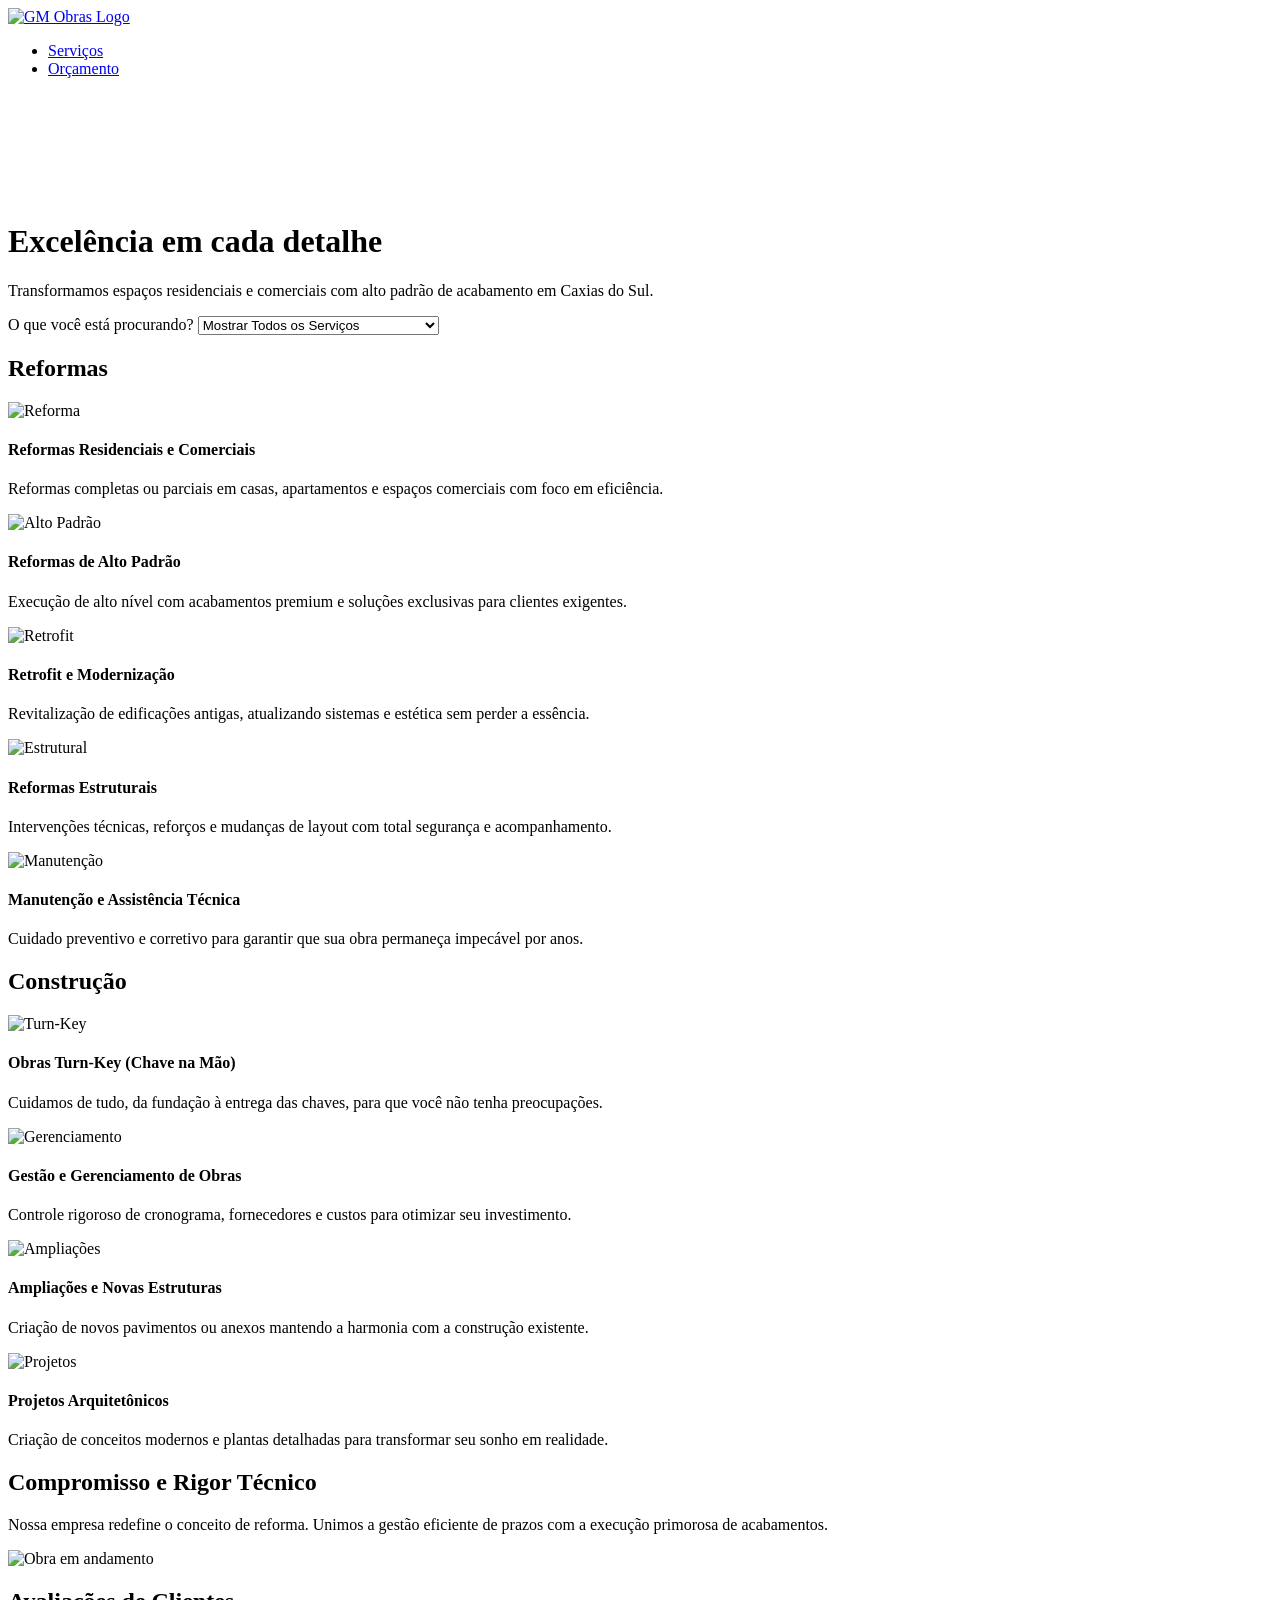
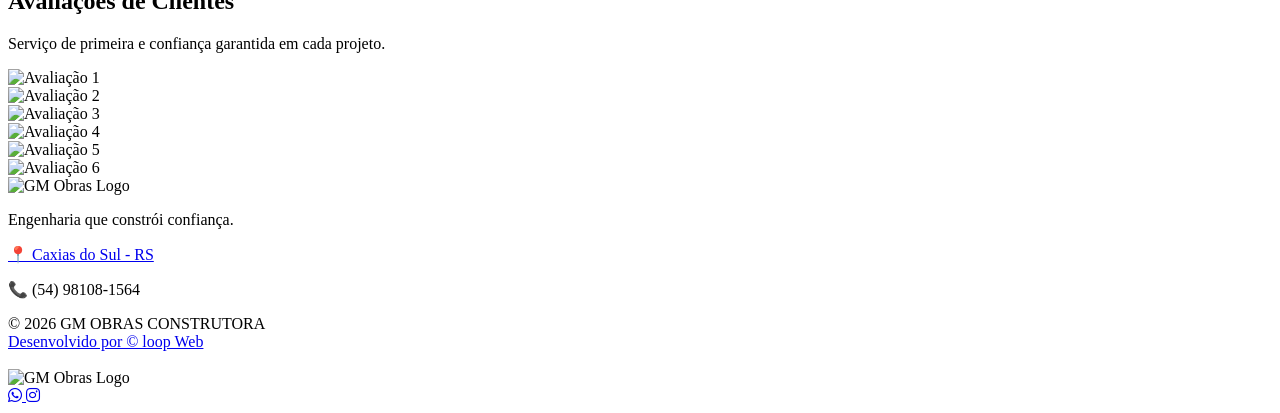
==== index.html @ d66f10d1 "Add files via upload" ====
<!DOCTYPE html>
<html lang="pt-br">
<head>
<link rel="shortcut icon" href="./imagens/watts.jpeg" type="image/x-icon">
<meta charset="UTF-8">
<meta name="viewport" content="width=device-width, initial-scale=1.0">
<title>GM OBRAS CONSTRUTORA | Engenharia & Reformas de Alto Padrão</title>
<link rel="stylesheet" href="./css/style.css">
<link href="https://fonts.googleapis.com/css2?family=Oswald:wght@500;700&family=Montserrat:wght@300;400;600;700&display=swap" rel="stylesheet">
</head>
<body>

<header class="header-wrapper">
    <div class="header-container">
        <a href="#" class="logo-wrapper">
            <img src="./imagens/WhatsApp Image 2026-03-06 at 07.58.44.jpeg" alt="GM Obras Logo">
        </a>
            <nav class="navigation">
                <ul>
                    <li><a href="#sec-reformas">Serviços</a></li>
                    <li><a href="serv.html" class="btn-cta">Orçamento</a></li>
                </ul>
            </nav>
    </div>
</header>

    <div class="promo-container">
    <div class="promo" id="lista-promo">
    <div class="item-venda">

    </div>
    <div class="item-venda">
    <img src="./imagens/obras2.jpeg" alt="">

    </div>
    <div class="item-venda">
    <img src="./imagens/obras3.jpeg" alt="">

    </div>
    <div class="item-venda">
    <img src="./imagens/obras4.jpeg" alt="">

    </div>
    <div class="item-venda">
    <img src="./imagens/foto1.jpg" alt="">

    </div>
    <div class="item-venda">
    <img src="./imagens/foto4.jpg" alt="">

    </div>
    <div class="item-venda">
    <img src="./imagens/foto1.jpg" alt="">

        </div>
    </div>
</div>

<div class="hero-text-container">
    <h1>Excelência em cada detalhe</h1>
    <p>Transformamos espaços residenciais e comerciais com alto padrão de acabamento em Caxias do Sul.</p>
</div>

<div class="filter-wrapper">
    <label for="service-filter">O que você está procurando?</label>
<select id="service-filter" onchange="filterServices(this.value)">
    <option value="todos">Mostrar Todos os Serviços</option>
    <option value="residencial">Reformas Residenciais e Comerciais</option>
    <option value="alto-padrao">Reformas de Alto Padrão</option>
    <option value="retrofit">Retrofit e Modernização</option>
    <option value="estrutural">Reformas Estruturais</option>
    <option value="manutencao">Manutenção e Assistência Técnica</option>
    <option value="construcao">Construções e Obras Novas</option>
    <option value="projetos">Projetos Arquitetônicos</option>
</select>
</div>

<section id="sec-reformas" class="section-container">
        <h2 class="title-impact">Reformas</h2>
    <div class="services-list">
    <div class="service-item filter-item residencial">
    <div class="s-img"><img src="./imagens/obras2.jpeg" alt="Reforma"></div>
    <div class="s-text">
        <h4>Reformas Residenciais e Comerciais</h4>
        <p>Reformas completas ou parciais em casas, apartamentos e espaços comerciais com foco em eficiência.</p>
    </div>
</div>

<div class="service-item reverse filter-item alto-padrao">
<div class="s-img"><img src="./imagens/foto2.jpg" alt="Alto Padrão"></div>
<div class="s-text">
    <h4>Reformas de Alto Padrão</h4>
    <p>Execução de alto nível com acabamentos premium e soluções exclusivas para clientes exigentes.</p>
    </div>
</div>

<div class="service-item filter-item retrofit">
<div class="s-img"><img src="./imagens/foto3.jpg" alt="Retrofit"></div>
<div class="s-text">
    <h4>Retrofit e Modernização</h4>
    <p>Revitalização de edificações antigas, atualizando sistemas e estética sem perder a essência.</p>
    </div>
</div>

<div class="service-item reverse filter-item estrutural">
<div class="s-img"><img src="./imagens/foto4.jpg" alt="Estrutural"></div>
<div class="s-text">
    <h4>Reformas Estruturais</h4>
    <p>Intervenções técnicas, reforços e mudanças de layout com total segurança e acompanhamento.</p>
    </div>
</div>

<div class="service-item filter-item manutencao">
<div class="s-img"><img src="./imagens/foto6.jpg" alt="Manutenção"></div>
<div class="s-text">
    <h4>Manutenção e Assistência Técnica</h4>
    <p>Cuidado preventivo e corretivo para garantir que sua obra permaneça impecável por anos.</p>
        </div>
        </div>
</div>
</section>

<section id="sec-construcao" class="section-container">
    <h2 class="title-impact">Construção</h2>
    <div class="services-list">
    <div class="service-item filter-item construcao">
    <div class="s-img"><img src="./imagens/key1.jpg" alt="Turn-Key"></div>
    <div class="s-text">
        <h4>Obras Turn-Key (Chave na Mão)</h4>
        <p>Cuidamos de tudo, da fundação à entrega das chaves, para que você não tenha preocupações.</p> 
    </div>   
</div>

    <div class="service-item reverse filter-item construcao">
    <div class="s-img"><img src="./imagens/key2.jpg" alt="Gerenciamento"></div>
    <div class="s-text">
        <h4>Gestão e Gerenciamento de Obras</h4>
        <p>Controle rigoroso de cronograma, fornecedores e custos para otimizar seu investimento.</p> 
    </div>   
    </div>

    <div class="service-item filter-item construcao">
    <div class="s-img"><img src="./imagens/key3.jpg" alt="Ampliações"></div>
    <div class="s-text">
        <h4>Ampliações e Novas Estruturas</h4>
        <p>Criação de novos pavimentos ou anexos mantendo a harmonia com a construção existente.</p> 
    </div>   
</div>

    <div class="service-item reverse filter-item projetos">
    <div class="s-img"><img src="./imagens/key4.jpg" alt="Projetos"></div>
    <div class="s-text">
        <h4>Projetos Arquitetônicos</h4>
        <p>Criação de conceitos modernos e plantas detalhadas para transformar seu sonho em realidade.</p> 
            </div>   
        </div>
    </div>
</section>  

<section id="sobre" class="section-container">
    <div class="grid-2">
    <div class="text-block">
    <h2 class="title-impact">Compromisso e Rigor Técnico</h2>
    <p>Nossa empresa redefine o conceito de reforma. Unimos a gestão eficiente de prazos com a execução primorosa de acabamentos.</p>
    </div>
    <div class="image-placeholder main-img">
    <div class="img-inner"><img src="./imagens/obras1.jpeg" alt="Obra em andamento"></div>
    </div>
    </div>
</section>

<meta charset="UTF-8">
<meta name="viewport" content="width=device-width, initial-scale=1.0">
<title>Avaliações - GM Obras</title>
<link rel="stylesheet" href="style.css">
<link href="https://fonts.googleapis.com/css2?family=Montserrat:wght@400;700;800&family=Oswald:wght@500;700&display=swap" rel="stylesheet">


<section class="reviews-section">
    <div class="hero-text-container">
        <h1>Avaliações de Clientes</h1>
        <p>Serviço de primeira e confiança garantida em cada projeto.</p>
    </div>

    <div class="reviews-grid">
    <div class="review-card">
     <img src="./imagens/avali.jpg" alt="Avaliação 1">
    </div>
    <div class="review-card">
        <img src="./imagens/avali2.jpg" alt="Avaliação 2">
    </div>
    <div class="review-card">
        <img src="./imagens/avali3.jpg" alt="Avaliação 3">
    </div>
    <div class="review-card">
        <img src="./imagens/avali4.jpg" alt="Avaliação 4">
    </div>
    <div class="review-card">
        <img src="./imagens/avali5.jpg" alt="Avaliação 5">
    </div>
    <div class="review-card">
        <img src="./imagens/avali6.jpeg" alt="Avaliação 6">
    </div>
    </div>
</section>

<footer id="contato" class="footer">
    <div class="footer-grid">
    <div class="f-brand">
    <div class="footer-logo-wrapper"><img src="./imagens/WhatsApp Image 2026-03-06 at 07.58.44.jpeg" alt="GM Obras Logo"></div>
        <p>Engenharia que constrói confiança.</p>
    </div>
    <div class="f-info">
        <a href="https://maps.app.goo.gl/FQcC3fNANXRWy7ZL6?g_st=iwb">📍 Caxias do Sul - RS</a>
        <p>📞 (54) 98108-1564</p>
    </div>
    </div>
        <div class="copy">© 2026 GM OBRAS CONSTRUTORA</div>
        <div class="copy"> <a href="https://loopweb.company/">Desenvolvido por © loop Web </a></div>
        <br>
        <div class="footer-logo-wrapper"><img src="./imagens/it.png" alt="GM Obras Logo"></div>
    </footer>

    <link rel="stylesheet" href="https://cdnjs.cloudflare.com/ajax/libs/font-awesome/6.0.0/css/all.min.css">

    <div class="fab-wrapper">
        <a href="https://wa.me/54999154578" class="fab-btn whatsapp" target="_blank" aria-label="Contato pelo WhatsApp">
        <i class="fab fa-whatsapp"></i>
    </a>
        <a href="https://www.instagram.com/gmobras_/" class="fab-btn instagram" target="_blank" aria-label="Siga no Instagram">
        <i class="fab fa-instagram"></i>
    </a>
    </div>

    <script src="./js/script.js"></script>
</body>
</html>
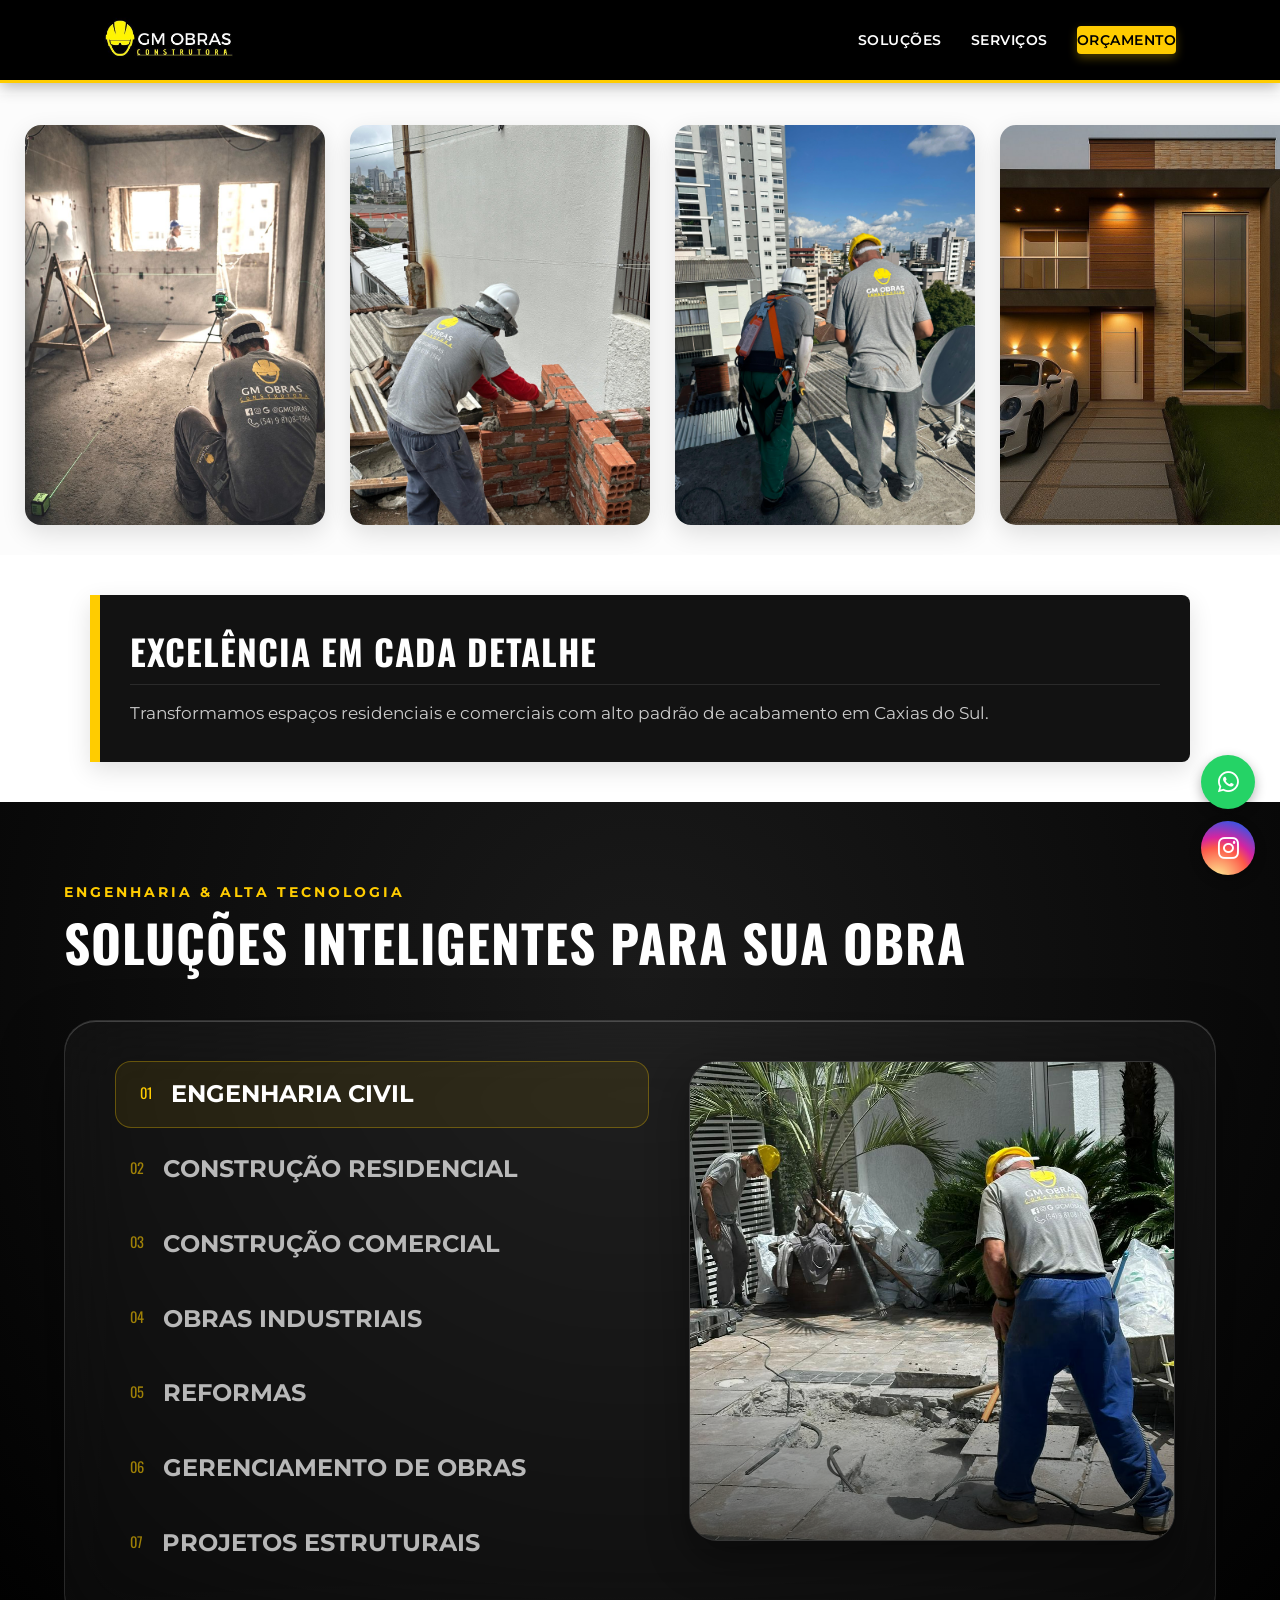
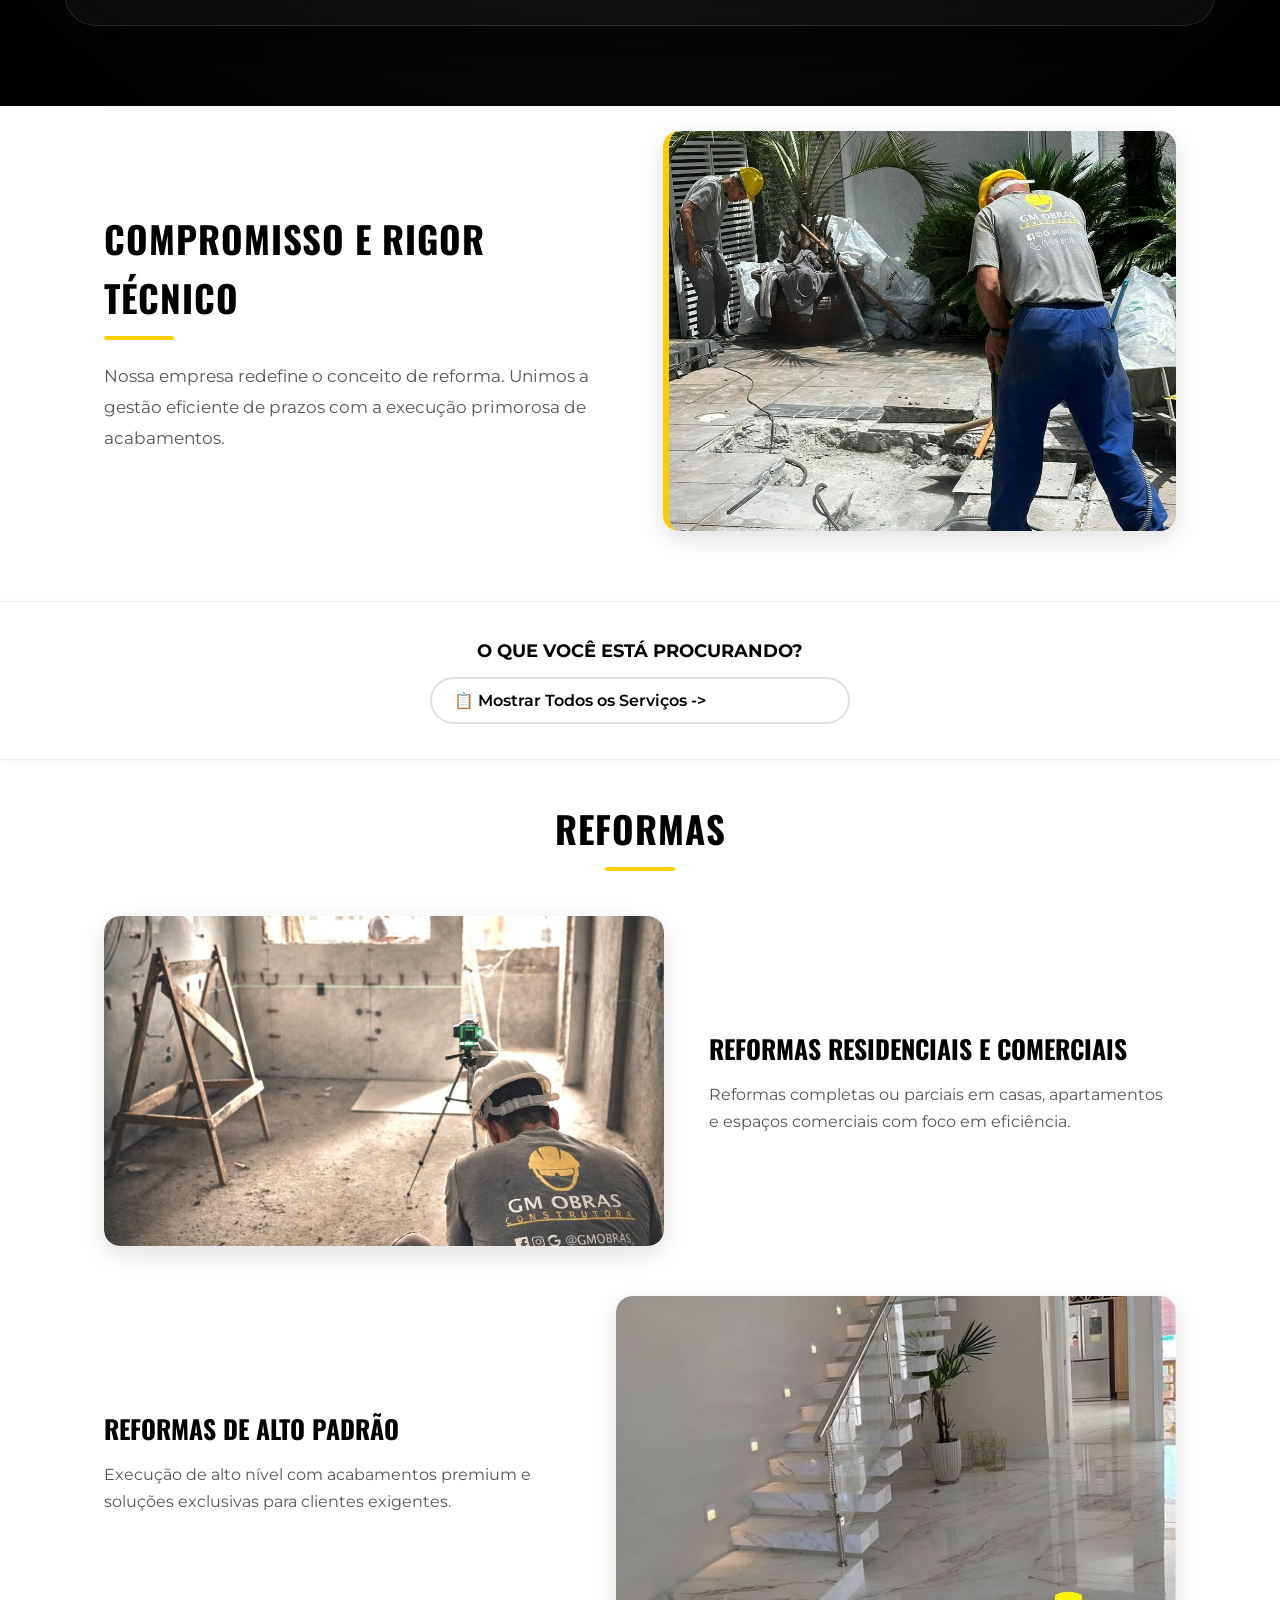
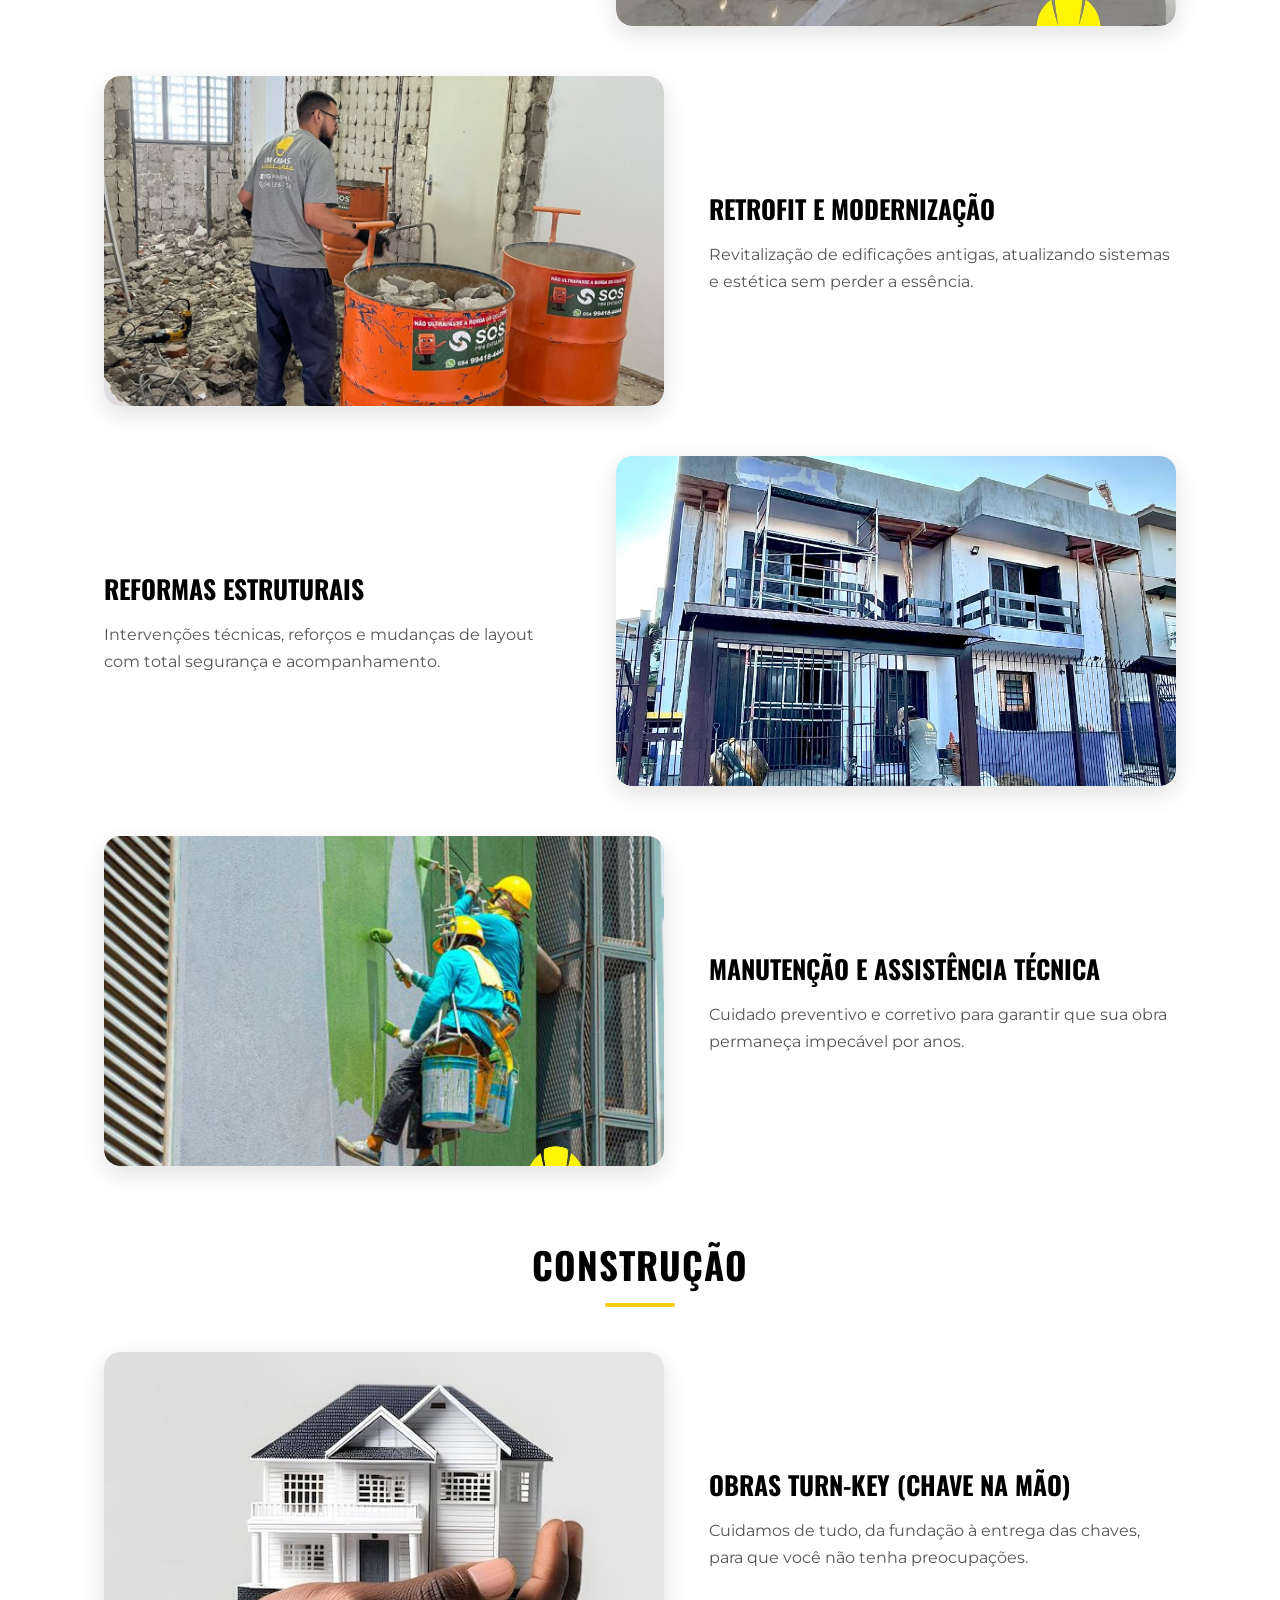
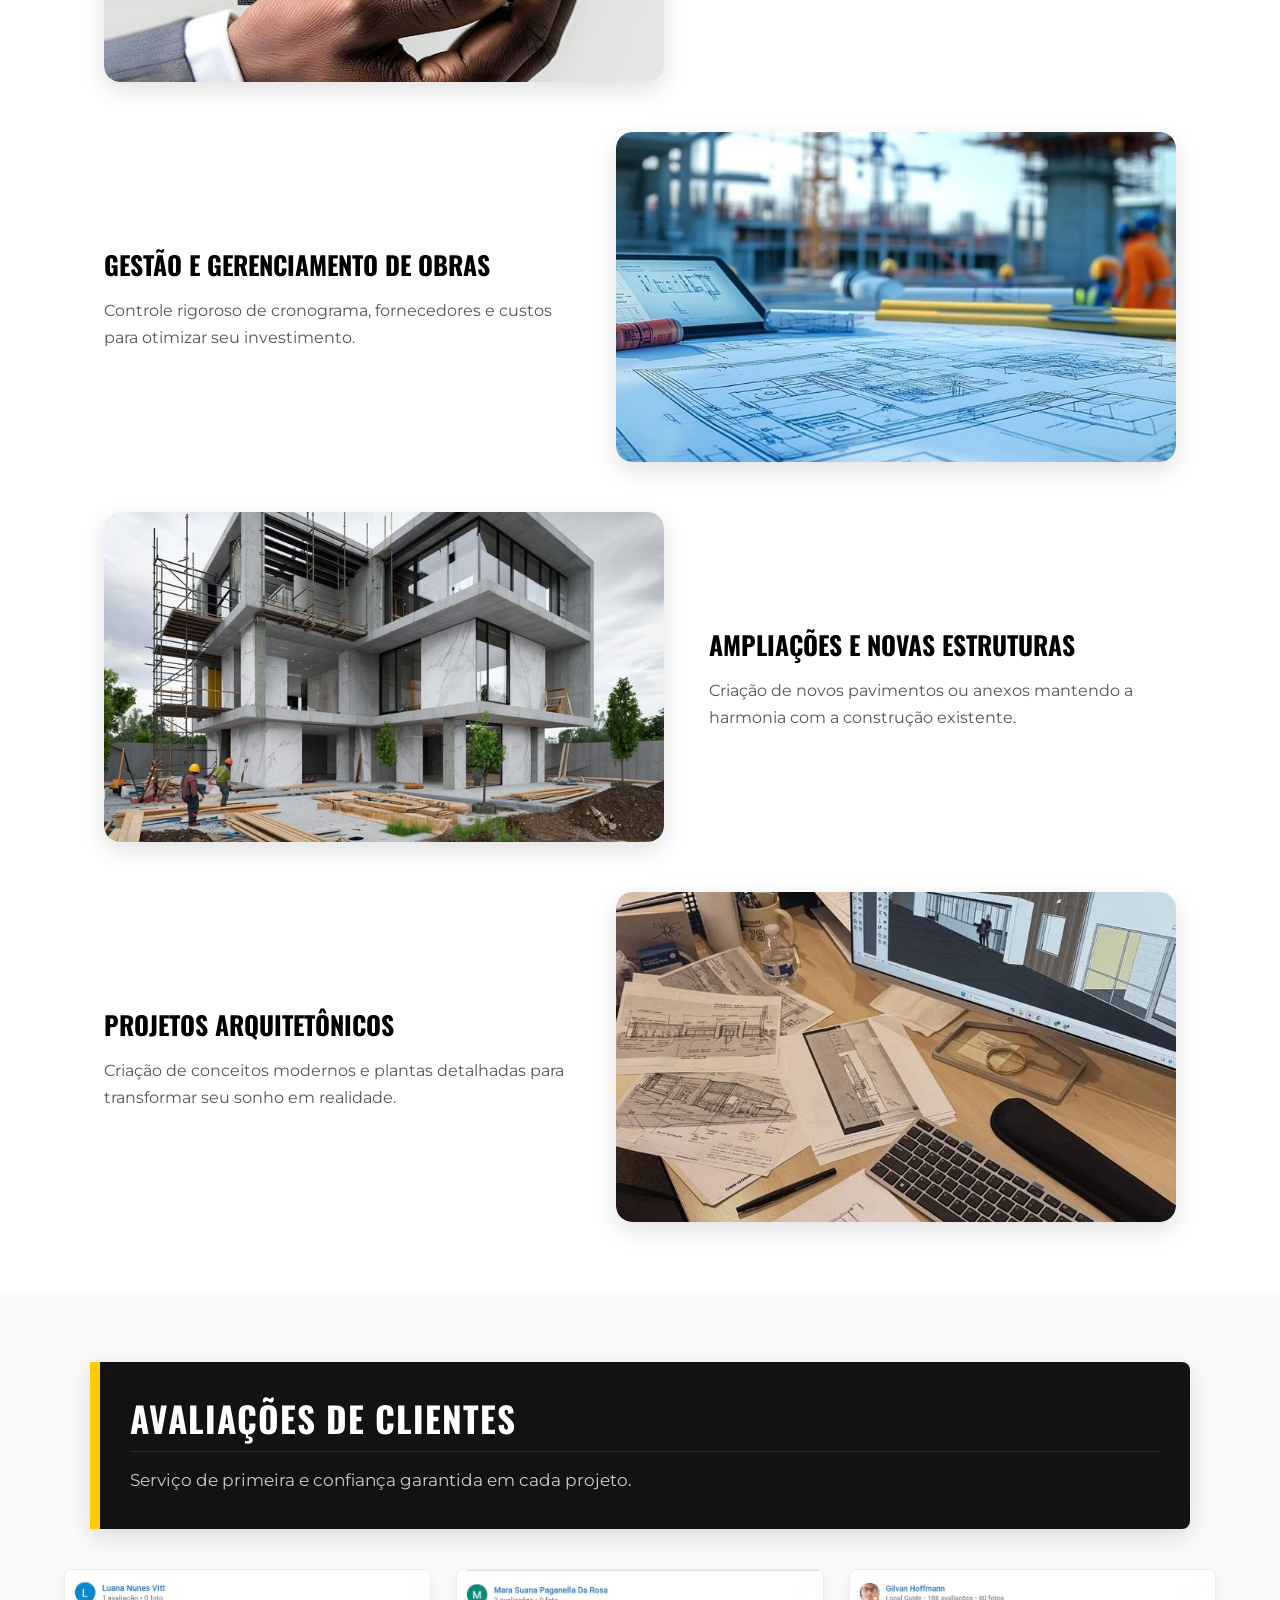
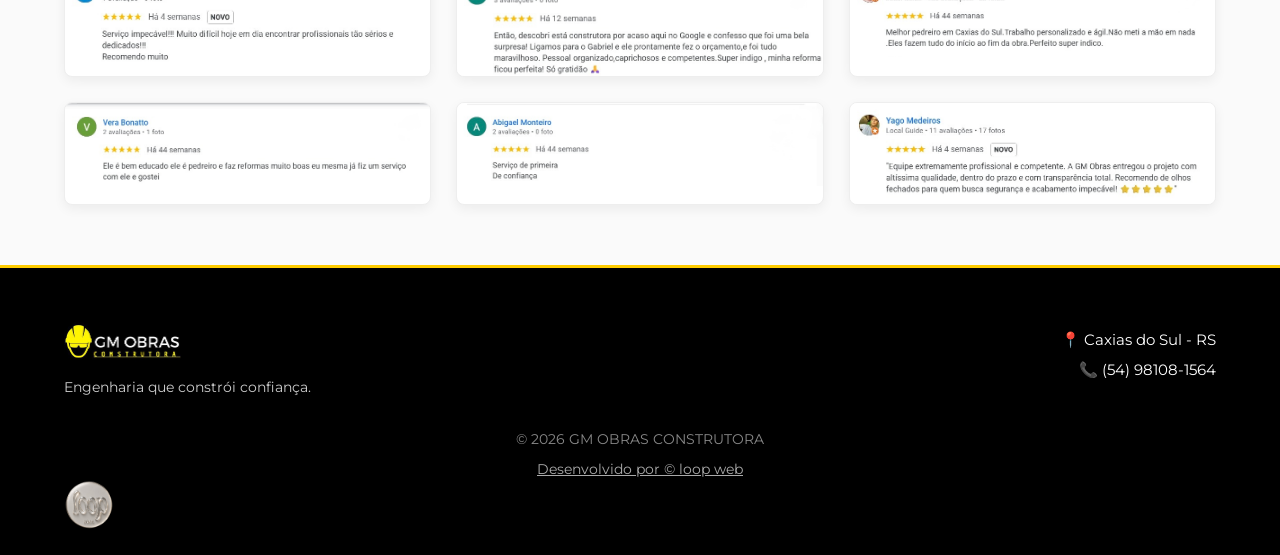
==== commit cb44e747: "bkj nnm" ====
--- a/index.html
+++ b/index.html
@@ -1,237 +1,305 @@
 <!DOCTYPE html>
 <html lang="pt-br">
 <head>
-<link rel="shortcut icon" href="./imagens/watts.jpeg" type="image/x-icon">
-<meta charset="UTF-8">
-<meta name="viewport" content="width=device-width, initial-scale=1.0">
-<title>GM OBRAS CONSTRUTORA | Engenharia & Reformas de Alto Padrão</title>
-<link rel="stylesheet" href="./css/style.css">
-<link href="https://fonts.googleapis.com/css2?family=Oswald:wght@500;700&family=Montserrat:wght@300;400;600;700&display=swap" rel="stylesheet">
+    <link rel="shortcut icon" href="./img/watts.jpeg" type="image/x-icon">
+    <meta charset="UTF-8">
+    <meta name="viewport" content="width=device-width, initial-scale=1.0">
+    <title>GM OBRAS CONSTRUTORA | Engenharia & Reformas de Alto Padrão</title>
+    <link rel="stylesheet" href="./css/style.css">
+    <link rel="stylesheet" href="./css/style2.css">
+    <link href="https://fonts.googleapis.com/css2?family=Oswald:wght@500;700&family=Montserrat:wght@300;400;600;700;800&display=swap" rel="stylesheet">
+    <link rel="stylesheet" href="https://cdnjs.cloudflare.com/ajax/libs/font-awesome/6.0.0/css/all.min.css">
 </head>
 <body>
 
-<header class="header-wrapper">
-    <div class="header-container">
-        <a href="#" class="logo-wrapper">
-            <img src="./imagens/WhatsApp Image 2026-03-06 at 07.58.44.jpeg" alt="GM Obras Logo">
-        </a>
+    <header class="header-wrapper">
+        <div class="header-container">
+            <a href="#" class="logo-wrapper">
+                <img src="./img/WhatsApp Image 2026-03-06 at 07.58.44.jpeg" alt="GM Obras Logo">
+            </a>
             <nav class="navigation">
                 <ul>
+                    <li><a href="#solucoes-premium">Soluções</a></li>
                     <li><a href="#sec-reformas">Serviços</a></li>
                     <li><a href="serv.html" class="btn-cta">Orçamento</a></li>
                 </ul>
             </nav>
+        </div>
+    </header>
+
+    <div class="promo-container">
+        <div class="promo" id="lista-promo">
+            <div class="item-venda"></div>
+            <div class="item-venda"><img src="/img/obras2.jpeg" alt="Obra 2"></div>
+            <div class="item-venda"><img src="/img/obras3.jpeg" alt="Obra 3"></div>
+            <div class="item-venda"><img src="/img/obras4.jpeg" alt="Obra 4"></div>
+            <div class="item-venda"><img src="/img/foto1.jpg" alt="Foto 1"></div>
+            <div class="item-venda"><img src="/img/foto4.jpg" alt="Foto 4"></div>
+            <div class="item-venda"><img src="/img/fotos1.jpg" alt="Fotos 1"></div>
+        </div>
     </div>
-</header>
-
-    <div class="promo-container">
-    <div class="promo" id="lista-promo">
-    <div class="item-venda">
-
+
+    <div class="hero-text-container">
+        <h1>Excelência em cada detalhe</h1>
+        <p>Transformamos espaços residenciais e comerciais com alto padrão de acabamento em Caxias do Sul.</p>
     </div>
-    <div class="item-venda">
-    <img src="./imagens/obras2.jpeg" alt="">
-
+
+    <section id="solucoes-premium" class="solutions-section" aria-label="Soluções Inteligentes para sua Obra">
+        <div class="solutions-container">
+            <div class="solutions-header">
+                <span class="tagline">Engenharia & Alta Tecnologia</span>
+                <h2>Soluções Inteligentes para sua Obra</h2>
+            </div>
+
+            <div class="glass-slider-wrapper">
+                <ul class="services-nav-list" role="tablist" aria-label="Lista de Serviços Principais">
+                    
+                    <li class="service-nav-item active" 
+                        role="tab" 
+                        tabindex="0" 
+                        aria-selected="true"
+                        aria-controls="panel-img-0"
+                        data-index="0"
+                        data-caption="Projetos e execuções técnicas com absoluto rigor e precisão em Engenharia Civil.">
+                        <span class="service-number">01</span>
+                        <span class="stagger-text-wrapper" data-text="Engenharia Civil"></span>
+                    </li>
+
+                    <li class="service-nav-item" 
+                        role="tab" 
+                        tabindex="0" 
+                        aria-selected="false"
+                        aria-controls="panel-img-1"
+                        data-index="1"
+                        data-caption="Residências exclusivas planejadas para entregar alto padrão e sofisticação.">
+                        <span class="service-number">02</span>
+                        <span class="stagger-text-wrapper" data-text="Construção Residencial"></span>
+                    </li>
+
+                    <li class="service-nav-item" 
+                        role="tab" 
+                        tabindex="0" 
+                        aria-selected="false"
+                        aria-controls="panel-img-2"
+                        data-index="2"
+                        data-caption="Ambientes empresariais modernos, otimizados para máxima funcionalidade.">
+                        <span class="service-number">03</span>
+                        <span class="stagger-text-wrapper" data-text="Construção Comercial"></span>
+                    </li>
+
+                    <li class="service-nav-item" 
+                        role="tab" 
+                        tabindex="0" 
+                        aria-selected="false"
+                        aria-controls="panel-img-3"
+                        data-index="3"
+                        data-caption="Infraestrutura industrial robusta para galpões, fábricas e depósitos.">
+                        <span class="service-number">04</span>
+                        <span class="stagger-text-wrapper" data-text="Obras Industriais"></span>
+                    </li>
+
+                    <li class="service-nav-item" 
+                        role="tab" 
+                        tabindex="0" 
+                        aria-selected="false"
+                        aria-controls="panel-img-4"
+                        data-index="4"
+                        data-caption="Reformas completas e modernização refinada para imóveis residenciais e comerciais.">
+                        <span class="service-number">05</span>
+                        <span class="stagger-text-wrapper" data-text="Reformas"></span>
+                    </li>
+
+                    <li class="service-nav-item" 
+                        role="tab" 
+                        tabindex="0" 
+                        aria-selected="false"
+                        aria-controls="panel-img-5"
+                        data-index="5"
+                        data-caption="Gestão de custos, equipes e cumprimento rigoroso de cronogramas.">
+                        <span class="service-number">06</span>
+                        <span class="stagger-text-wrapper" data-text="Gerenciamento de Obras"></span>
+                    </li>
+
+                    <li class="service-nav-item" 
+                        role="tab" 
+                        tabindex="0" 
+                        aria-selected="false"
+                        aria-controls="panel-img-6"
+                        data-index="6"
+                        data-caption="Cálculos minuciosos e segurança estrutural assegurada por especialistas.">
+                        <span class="service-number">07</span>
+                        <span class="stagger-text-wrapper" data-text="Projetos Estruturais"></span>
+                    </li>
+
+                </ul>
+
+                <div class="slider-image-wrap">
+                    <img id="panel-img-0" class="slider-img active" src="/img/obras1.jpeg" alt="Engenharia Civil - GM Obras" loading="eager">
+                    <img id="panel-img-1" class="slider-img" src="/img/obras2.jpeg" alt="Construção Residencial - GM Obras" loading="lazy">
+                    <img id="panel-img-2" class="slider-img" src="/img/obras3.jpeg" alt="Construção Comercial - GM Obras" loading="lazy">
+                    <img id="panel-img-3" class="slider-img" src="/img/obras4.jpeg" alt="Obras Industriais - GM Obras" loading="lazy">
+                    <img id="panel-img-4" class="slider-img" src="/img/foto2.jpg" alt="Reformas - GM Obras" loading="lazy">
+                    <img id="panel-img-5" class="slider-img" src="/img/key2.jpg" alt="Gerenciamento de Obras - GM Obras" loading="lazy">
+                    <img id="panel-img-6" class="slider-img" src="/img/foto4.jpg" alt="Projetos Estruturais - GM Obras" loading="lazy">
+                    
+                    <div class="image-caption" id="slider-caption">
+                        Projetos e execuções técnicas com absoluto rigor e precisão em Engenharia Civil.
+                    </div>
+                </div>
+            </div>
+        </div>
+    </section>
+<br>
+    <section id="sobre" class="section-container">
+        <div class="grid-2">
+            <div class="text-block">
+                <h2 class="title-impact">Compromisso e Rigor Técnico</h2>
+                <p>Nossa empresa redefine o conceito de reforma. Unimos a gestão eficiente de prazos com a execução primorosa de acabamentos.</p>
+            </div>
+            <div class="image-placeholder main-img">
+                <div class="img-inner"><img src="/img/obras1.jpeg" alt="Obra em andamento"></div>
+            </div>
+        </div>
+    </section>
+
+    <div class="filter-wrapper">
+        <label for="service-filter">O que você está procurando?</label>
+        <select id="service-filter" onchange="filterServices(this.value)">
+            <option value="todos">📋 Mostrar Todos os Serviços -></option>
+            <option value="residencial">🏠 Reformas Residenciais e Comerciais -></option>
+            <option value="alto-padrao">✨ Reformas de Alto Padrão -></option>
+            <option value="retrofit">🔄 Retrofit e Modernização -></option>
+            <option value="estrutural">🏗️ Reformas Estruturais -></option>
+            <option value="manutencao">🛠️ Manutenção e Assistência Técnica -></option>
+            <option value="construcao">🚧 Construções e Obras Novas -></option>
+            <option value="projetos">✏️ Projetos Arquitetônicos -></option>
+        </select>
     </div>
-    <div class="item-venda">
-    <img src="./imagens/obras3.jpeg" alt="">
-
-    </div>
-    <div class="item-venda">
-    <img src="./imagens/obras4.jpeg" alt="">
-
-    </div>
-    <div class="item-venda">
-    <img src="./imagens/foto1.jpg" alt="">
-
-    </div>
-    <div class="item-venda">
-    <img src="./imagens/foto4.jpg" alt="">
-
-    </div>
-    <div class="item-venda">
-    <img src="./imagens/foto1.jpg" alt="">
-
-        </div>
-    </div>
-</div>
-
-<div class="hero-text-container">
-    <h1>Excelência em cada detalhe</h1>
-    <p>Transformamos espaços residenciais e comerciais com alto padrão de acabamento em Caxias do Sul.</p>
-</div>
-
-<div class="filter-wrapper">
-    <label for="service-filter">O que você está procurando?</label>
-<select id="service-filter" onchange="filterServices(this.value)">
-    <option value="todos">Mostrar Todos os Serviços</option>
-    <option value="residencial">Reformas Residenciais e Comerciais</option>
-    <option value="alto-padrao">Reformas de Alto Padrão</option>
-    <option value="retrofit">Retrofit e Modernização</option>
-    <option value="estrutural">Reformas Estruturais</option>
-    <option value="manutencao">Manutenção e Assistência Técnica</option>
-    <option value="construcao">Construções e Obras Novas</option>
-    <option value="projetos">Projetos Arquitetônicos</option>
-</select>
-</div>
-
-<section id="sec-reformas" class="section-container">
+
+    <section id="sec-reformas" class="section-container">
         <h2 class="title-impact">Reformas</h2>
-    <div class="services-list">
-    <div class="service-item filter-item residencial">
-    <div class="s-img"><img src="./imagens/obras2.jpeg" alt="Reforma"></div>
-    <div class="s-text">
-        <h4>Reformas Residenciais e Comerciais</h4>
-        <p>Reformas completas ou parciais em casas, apartamentos e espaços comerciais com foco em eficiência.</p>
-    </div>
-</div>
-
-<div class="service-item reverse filter-item alto-padrao">
-<div class="s-img"><img src="./imagens/foto2.jpg" alt="Alto Padrão"></div>
-<div class="s-text">
-    <h4>Reformas de Alto Padrão</h4>
-    <p>Execução de alto nível com acabamentos premium e soluções exclusivas para clientes exigentes.</p>
-    </div>
-</div>
-
-<div class="service-item filter-item retrofit">
-<div class="s-img"><img src="./imagens/foto3.jpg" alt="Retrofit"></div>
-<div class="s-text">
-    <h4>Retrofit e Modernização</h4>
-    <p>Revitalização de edificações antigas, atualizando sistemas e estética sem perder a essência.</p>
-    </div>
-</div>
-
-<div class="service-item reverse filter-item estrutural">
-<div class="s-img"><img src="./imagens/foto4.jpg" alt="Estrutural"></div>
-<div class="s-text">
-    <h4>Reformas Estruturais</h4>
-    <p>Intervenções técnicas, reforços e mudanças de layout com total segurança e acompanhamento.</p>
-    </div>
-</div>
-
-<div class="service-item filter-item manutencao">
-<div class="s-img"><img src="./imagens/foto6.jpg" alt="Manutenção"></div>
-<div class="s-text">
-    <h4>Manutenção e Assistência Técnica</h4>
-    <p>Cuidado preventivo e corretivo para garantir que sua obra permaneça impecável por anos.</p>
-        </div>
-        </div>
-</div>
-</section>
-
-<section id="sec-construcao" class="section-container">
-    <h2 class="title-impact">Construção</h2>
-    <div class="services-list">
-    <div class="service-item filter-item construcao">
-    <div class="s-img"><img src="./imagens/key1.jpg" alt="Turn-Key"></div>
-    <div class="s-text">
-        <h4>Obras Turn-Key (Chave na Mão)</h4>
-        <p>Cuidamos de tudo, da fundação à entrega das chaves, para que você não tenha preocupações.</p> 
-    </div>   
-</div>
-
-    <div class="service-item reverse filter-item construcao">
-    <div class="s-img"><img src="./imagens/key2.jpg" alt="Gerenciamento"></div>
-    <div class="s-text">
-        <h4>Gestão e Gerenciamento de Obras</h4>
-        <p>Controle rigoroso de cronograma, fornecedores e custos para otimizar seu investimento.</p> 
-    </div>   
-    </div>
-
-    <div class="service-item filter-item construcao">
-    <div class="s-img"><img src="./imagens/key3.jpg" alt="Ampliações"></div>
-    <div class="s-text">
-        <h4>Ampliações e Novas Estruturas</h4>
-        <p>Criação de novos pavimentos ou anexos mantendo a harmonia com a construção existente.</p> 
-    </div>   
-</div>
-
-    <div class="service-item reverse filter-item projetos">
-    <div class="s-img"><img src="./imagens/key4.jpg" alt="Projetos"></div>
-    <div class="s-text">
-        <h4>Projetos Arquitetônicos</h4>
-        <p>Criação de conceitos modernos e plantas detalhadas para transformar seu sonho em realidade.</p> 
-            </div>   
-        </div>
-    </div>
-</section>  
-
-<section id="sobre" class="section-container">
-    <div class="grid-2">
-    <div class="text-block">
-    <h2 class="title-impact">Compromisso e Rigor Técnico</h2>
-    <p>Nossa empresa redefine o conceito de reforma. Unimos a gestão eficiente de prazos com a execução primorosa de acabamentos.</p>
-    </div>
-    <div class="image-placeholder main-img">
-    <div class="img-inner"><img src="./imagens/obras1.jpeg" alt="Obra em andamento"></div>
-    </div>
-    </div>
-</section>
-
-<meta charset="UTF-8">
-<meta name="viewport" content="width=device-width, initial-scale=1.0">
-<title>Avaliações - GM Obras</title>
-<link rel="stylesheet" href="style.css">
-<link href="https://fonts.googleapis.com/css2?family=Montserrat:wght@400;700;800&family=Oswald:wght@500;700&display=swap" rel="stylesheet">
-
-
-<section class="reviews-section">
-    <div class="hero-text-container">
-        <h1>Avaliações de Clientes</h1>
-        <p>Serviço de primeira e confiança garantida em cada projeto.</p>
-    </div>
-
-    <div class="reviews-grid">
-    <div class="review-card">
-     <img src="./imagens/avali.jpg" alt="Avaliação 1">
-    </div>
-    <div class="review-card">
-        <img src="./imagens/avali2.jpg" alt="Avaliação 2">
-    </div>
-    <div class="review-card">
-        <img src="./imagens/avali3.jpg" alt="Avaliação 3">
-    </div>
-    <div class="review-card">
-        <img src="./imagens/avali4.jpg" alt="Avaliação 4">
-    </div>
-    <div class="review-card">
-        <img src="./imagens/avali5.jpg" alt="Avaliação 5">
-    </div>
-    <div class="review-card">
-        <img src="./imagens/avali6.jpeg" alt="Avaliação 6">
-    </div>
-    </div>
-</section>
-
-<footer id="contato" class="footer">
-    <div class="footer-grid">
-    <div class="f-brand">
-    <div class="footer-logo-wrapper"><img src="./imagens/WhatsApp Image 2026-03-06 at 07.58.44.jpeg" alt="GM Obras Logo"></div>
-        <p>Engenharia que constrói confiança.</p>
-    </div>
-    <div class="f-info">
-        <a href="https://maps.app.goo.gl/FQcC3fNANXRWy7ZL6?g_st=iwb">📍 Caxias do Sul - RS</a>
-        <p>📞 (54) 98108-1564</p>
-    </div>
-    </div>
+        <div class="services-list">
+            <div class="service-item filter-item residencial">
+                <div class="s-img"><img src="/img/obras2.jpeg" alt="Reforma"></div>
+                <div class="s-text">
+                    <h4>Reformas Residenciais e Comerciais</h4>
+                    <p>Reformas completas ou parciais em casas, apartamentos e espaços comerciais com foco em eficiência.</p>
+                </div>
+            </div>
+
+            <div class="service-item reverse filter-item alto-padrao">
+                <div class="s-img"><img src="/img/foto2.jpg" alt="Alto Padrão"></div>
+                <div class="s-text">
+                    <h4>Reformas de Alto Padrão</h4>
+                    <p>Execução de alto nível com acabamentos premium e soluções exclusivas para clientes exigentes.</p>
+                </div>
+            </div>
+
+            <div class="service-item filter-item retrofit">
+                <div class="s-img"><img src="/img/foto3.jpg" alt="Retrofit"></div>
+                <div class="s-text">
+                    <h4>Retrofit e Modernização</h4>
+                    <p>Revitalização de edificações antigas, atualizando sistemas e estética sem perder a essência.</p>
+                </div>
+            </div>
+
+            <div class="service-item reverse filter-item estrutural">
+                <div class="s-img"><img src="/img/foto4.jpg" alt="Estrutural"></div>
+                <div class="s-text">
+                    <h4>Reformas Estruturais</h4>
+                    <p>Intervenções técnicas, reforços e mudanças de layout com total segurança e acompanhamento.</p>
+                </div>
+            </div>
+
+            <div class="service-item filter-item manutencao">
+                <div class="s-img"><img src="/img/foto6.jpg" alt="Manutenção"></div>
+                <div class="s-text">
+                    <h4>Manutenção e Assistência Técnica</h4>
+                    <p>Cuidado preventivo e corretivo para garantir que sua obra permaneça impecável por anos.</p>
+                </div>
+            </div>
+        </div>
+    </section>
+
+    <section id="sec-construcao" class="section-container">
+        <h2 class="title-impact">Construção</h2>
+        <div class="services-list">
+            <div class="service-item filter-item construcao">
+                <div class="s-img"><img src="/img/key1.jpg" alt="Turn-Key"></div>
+                <div class="s-text">
+                    <h4>Obras Turn-Key (Chave na Mão)</h4>
+                    <p>Cuidamos de tudo, da fundação à entrega das chaves, para que você não tenha preocupações.</p> 
+                </div>   
+            </div>
+
+            <div class="service-item reverse filter-item construcao">
+                <div class="s-img"><img src="/img/key2.jpg" alt="Gerenciamento"></div>
+                <div class="s-text">
+                    <h4>Gestão e Gerenciamento de Obras</h4>
+                    <p>Controle rigoroso de cronograma, fornecedores e custos para otimizar seu investimento.</p> 
+                </div>   
+            </div>
+
+            <div class="service-item filter-item construcao">
+                <div class="s-img"><img src="/img/key3.jpg" alt="Ampliações"></div>
+                <div class="s-text">
+                    <h4>Ampliações e Novas Estruturas</h4>
+                    <p>Criação de novos pavimentos ou anexos mantendo a harmonia com a construção existente.</p> 
+                </div>   
+            </div>
+
+            <div class="service-item reverse filter-item projetos">
+                <div class="s-img"><img src="/img/key4.jpg" alt="Projetos"></div>
+                <div class="s-text">
+                    <h4>Projetos Arquitetônicos</h4>
+                    <p>Criação de conceitos modernos e plantas detalhadas para transformar seu sonho em realidade.</p> 
+                </div>   
+            </div>
+        </div>
+    </section>
+
+    <section class="reviews-section">
+        <div class="hero-text-container">
+            <h1>Avaliações de Clientes</h1>
+            <p>Serviço de primeira e confiança garantida em cada projeto.</p>
+        </div>
+
+        <div class="reviews-grid">
+            <div class="review-card"><img src="/img/avali.jpg" alt="Avaliação 1"></div>
+            <div class="review-card"><img src="/img/avali2.jpg" alt="Avaliação 2"></div>
+            <div class="review-card"><img src="/img/avali3.jpg" alt="Avaliação 3"></div>
+            <div class="review-card"><img src="/img/avali4.jpg" alt="Avaliação 4"></div>
+            <div class="review-card"><img src="/img/avali5.jpg" alt="Avaliação 5"></div>
+            <div class="review-card"><img src="/img/avali6.jpeg" alt="Avaliação 6"></div>
+        </div>
+    </section>
+
+    <footer id="contato" class="footer">
+        <div class="footer-grid">
+            <div class="f-brand">
+                <div class="footer-logo-wrapper"><img src="/img/WhatsApp Image 2026-03-06 at 07.58.44.jpeg" alt="GM Obras Logo"></div>
+                <p>Engenharia que constrói confiança.</p>
+            </div>
+            <div class="f-info">
+                <a href="https://maps.app.goo.gl/FQcC3fNANXRWy7ZL6?g_st=iwb">📍 Caxias do Sul - RS</a>
+                <p>📞 (54) 98108-1564</p>
+            </div>
+        </div>
         <div class="copy">© 2026 GM OBRAS CONSTRUTORA</div>
-        <div class="copy"> <a href="https://loopweb.company/">Desenvolvido por © loop Web </a></div>
-        <br>
-        <div class="footer-logo-wrapper"><img src="./imagens/it.png" alt="GM Obras Logo"></div>
+        <div class="copy"><a href="https://loopweb.company/">Desenvolvido por © loop web</a></div>
+        <div class="footer-logo-wrapper"><img src="/img/it.png" alt="GM Obras Logo"></div>
     </footer>
-
-    <link rel="stylesheet" href="https://cdnjs.cloudflare.com/ajax/libs/font-awesome/6.0.0/css/all.min.css">
 
     <div class="fab-wrapper">
         <a href="https://wa.me/54999154578" class="fab-btn whatsapp" target="_blank" aria-label="Contato pelo WhatsApp">
-        <i class="fab fa-whatsapp"></i>
-    </a>
+            <i class="fab fa-whatsapp"></i>
+        </a>
         <a href="https://www.instagram.com/gmobras_/" class="fab-btn instagram" target="_blank" aria-label="Siga no Instagram">
-        <i class="fab fa-instagram"></i>
-    </a>
+            <i class="fab fa-instagram"></i>
+        </a>
     </div>
 
-    <script src="./js/script.js"></script>
+<script src="./js/save.js"></script>
+<script src="./js/main.js"></script>
 </body>
 </html>
--- a/css/style.css
+++ b/css/style.css
@@ -0,0 +1,630 @@
+/* =========================================================
+   GM OBRAS CONSTRUTORA - STYLESHEET OTIMIZADO & LEVE
+   High Performance & Responsive Layout
+   ========================================================= */
+
+/* --- 1. VARIÁVEIS E RESET GLOBAL --- */
+:root {
+    --primary: #ffcc00;
+    --primary-hover: #e6b800;
+    --secondary: #000000;
+    --bg-dark: #121212;
+    --bg-card: #1a1a1a;
+    --text-light: #ffffff;
+    --text-dark: #222222;
+    --text-muted: #888888;
+    --font-main: 'Montserrat', sans-serif;
+    --font-title: 'Oswald', sans-serif;
+    --radius-sm: 8px;
+    --radius-md: 16px;
+    --radius-lg: 30px;
+    --transition: all 0.3s cubic-bezier(0.25, 0.8, 0.25, 1);
+    --shadow-soft: 0 8px 24px rgba(0, 0, 0, 0.12);
+}
+
+*, *::before, *::after {
+    margin: 0;
+    padding: 0;
+    box-sizing: border-box;
+}
+
+html {
+    scroll-behavior: smooth;
+    font-size: 16px;
+    overflow-x: hidden;
+}
+
+body {
+    font-family: var(--font-main);
+    background-color: #ffffff;
+    color: var(--text-dark);
+    line-height: 1.6;
+    overflow-x: hidden;
+    -webkit-font-smoothing: antialiased;
+}
+
+/* Custom Scrollbar */
+::-webkit-scrollbar {
+    width: 8px;
+}
+::-webkit-scrollbar-track {
+    background: #f1f1f1;
+}
+::-webkit-scrollbar-thumb {
+    background: var(--primary);
+    border-radius: 4px;
+}
+
+a {
+    color: inherit;
+    text-decoration: none;
+    transition: var(--transition);
+}
+
+img {
+    max-width: 100%;
+    height: auto;
+    display: block;
+}
+
+/* --- 2. HEADER & NAVEGAÇÃO FIXA --- */
+.header-wrapper {
+    position: fixed;
+    top: 0;
+    left: 0;
+    width: 100%;
+    background-color: var(--secondary);
+    z-index: 1000;
+    border-bottom: 3px solid var(--primary);
+    box-shadow: 0 4px 15px rgba(0, 0, 0, 0.3);
+}
+
+.header-container {
+    max-width: 1200px;
+    margin: 0 auto;
+    padding: 0 5%;
+    display: flex;
+    justify-content: space-between;
+    align-items: center;
+    height: 80px;
+}
+
+.logo-wrapper img {
+    height: 55px;
+    width: auto;
+    object-fit: contain;
+}
+
+.navigation ul {
+    display: flex;
+    align-items: center;
+    list-style: none;
+    gap: 1.8rem;
+}
+
+.navigation ul li a {
+    color: var(--text-light);
+    font-weight: 600;
+    font-size: 0.9rem;
+    text-transform: uppercase;
+    letter-spacing: 0.5px;
+    position: relative;
+    padding: 5px 0;
+}
+
+.navigation ul li a:not(.btn-cta)::after {
+    content: '';
+    position: absolute;
+    bottom: 0;
+    left: 0;
+    width: 0%;
+    height: 2px;
+    background-color: var(--primary);
+    transition: var(--transition);
+}
+
+.navigation ul li a:not(.btn-cta):hover::after {
+    width: 100%;
+}
+
+.btn-cta {
+    background-color: var(--primary);
+    color: var(--secondary) !important;
+    padding: 0.6rem 1.4rem;
+    border-radius: 4px;
+    font-weight: 700;
+    text-transform: uppercase;
+    letter-spacing: 0.5px;
+    box-shadow: 0 4px 10px rgba(255, 204, 0, 0.3);
+}
+
+.btn-cta:hover {
+    background-color: var(--primary-hover);
+    transform: translateY(-2px);
+}
+
+/* --- 3. CARROSSEL INFINITO (PROMO) OTIMIZADO --- */
+.promo-container {
+    margin-top: 95px;
+    overflow: hidden;
+    width: 100%;
+    padding: 30px 0;
+    background-color: #fcfcfc;
+}
+
+.promo {
+    display: flex;
+    width: max-content;
+    gap: 25px;
+    will-change: transform;
+    animation: rolarInfinito 30s linear infinite;
+}
+
+.promo:hover {
+    animation-play-state: paused;
+}
+
+.item-venda {
+    flex-shrink: 0;
+}
+
+.item-venda img {
+    width: 300px;
+    height: 400px;
+    object-fit: cover;
+    border-radius: var(--radius-md);
+    box-shadow: var(--shadow-soft);
+    transition: transform 0.3s ease, box-shadow 0.3s ease;
+}
+
+.item-venda img:hover {
+    transform: translateY(-6px);
+    box-shadow: 0 12px 28px rgba(0, 0, 0, 0.18);
+}
+
+@keyframes rolarInfinito {
+    0% { transform: translate3d(0, 0, 0); }
+    100% { transform: translate3d(-50%, 0, 0); }
+}
+
+/* --- 4. HERO BANNER DE TEXTO --- */
+.hero-text-container {
+    background-color: var(--bg-dark);
+    color: var(--text-light);
+    border-left: 10px solid var(--primary);
+    margin: 40px auto;
+    width: 90%;
+    max-width: 1100px;
+    padding: 35px 30px;
+    border-radius: 0 var(--radius-sm) var(--radius-sm) 0;
+    box-shadow: var(--shadow-soft);
+}
+
+.hero-text-container h1 {
+    font-family: var(--font-title);
+    font-weight: 700;
+    font-size: 2.2rem;
+    line-height: 1.2;
+    text-transform: uppercase;
+    letter-spacing: 1px;
+    margin-bottom: 12px;
+}
+
+.hero-text-container p {
+    color: #cccccc;
+    font-size: 1.05rem;
+    border-top: 1px solid #2a2a2a;
+    padding-top: 15px;
+}
+
+/* --- 5. FILTRO DE SERVIÇOS SELETOR --- */
+.filter-wrapper {
+    text-align: center;
+    padding: 35px 20px;
+    background-color: #ffffff;
+    box-shadow: 0 2px 10px rgba(0,0,0,0.03);
+    margin: 20px 0 40px 0;
+    border-top: 1px solid #f0f0f0;
+    border-bottom: 1px solid #f0f0f0;
+}
+
+.filter-wrapper label {
+    display: block;
+    margin-bottom: 12px;
+    font-weight: 700;
+    font-size: 1.1rem;
+    color: var(--secondary);
+    text-transform: uppercase;
+}
+
+#service-filter {
+    padding: 12px 22px;
+    width: 100%;
+    max-width: 420px;
+    border: 2px solid #e0e0e0;
+    border-radius: var(--radius-lg);
+    font-size: 0.98rem;
+    font-family: var(--font-main);
+    font-weight: 600;
+    color: var(--secondary);
+    background-color: #ffffff;
+    cursor: pointer;
+    transition: var(--transition);
+    outline: none;
+    appearance: none;
+    -webkit-appearance: none;
+    background-image: url("data:image/svg+xml;charset=UTF-8,%3Csvg xmlns='http://www.w3.org/2000/svg' width='24' height='24' viewBox='0 0 24 24' fill='none' stroke='%333' stroke-width='2.5' stroke-linecap='round' stroke-linejoin='round'%3E%3Cpolyline points='6 9 12 15 18 9'%3E%3C/polyline%3E%3C/svg%3E");
+    background-repeat: no-repeat;
+    background-position: right 18px center;
+    background-size: 16px;
+}
+
+#service-filter:focus {
+    border-color: var(--primary);
+    box-shadow: 0 0 10px rgba(255, 204, 0, 0.3);
+}
+
+/* --- 6. CONTAINER DE SEÇÕES E TÍTULOS --- */
+.section-container {
+    max-width: 1200px;
+    margin: 0 auto 70px auto;
+    padding: 0 5%;
+}
+
+.title-impact {
+    font-family: var(--font-title);
+    text-align: center;
+    font-size: 2.3rem;
+    text-transform: uppercase;
+    letter-spacing: 1px;
+    margin-bottom: 45px;
+    position: relative;
+    padding-bottom: 12px;
+    color: var(--secondary);
+}
+
+.title-impact::after {
+    content: '';
+    position: absolute;
+    bottom: 0;
+    left: 50%;
+    transform: translateX(-50%);
+    width: 70px;
+    height: 4px;
+    background-color: var(--primary);
+    border-radius: 2px;
+}
+
+/* --- 7. CARDS DE SERVIÇOS --- */
+.services-list {
+    display: flex;
+    flex-direction: column;
+    gap: 50px;
+}
+
+.service-item {
+    display: flex;
+    align-items: center;
+    gap: 45px;
+    transition: transform 0.3s ease;
+}
+
+.service-item.reverse {
+    flex-direction: row-reverse;
+}
+
+.s-img {
+    flex: 1.2;
+    height: 330px;
+    border-radius: var(--radius-md);
+    overflow: hidden;
+    box-shadow: var(--shadow-soft);
+}
+
+.s-img img {
+    width: 100%;
+    height: 100%;
+    object-fit: cover;
+    border-radius: var(--radius-md);
+    transition: transform 0.4s ease;
+}
+
+.service-item:hover .s-img img {
+    transform: scale(1.04);
+}
+
+.s-text {
+    flex: 1;
+}
+
+.s-text h4 {
+    font-family: var(--font-title);
+    font-size: 1.6rem;
+    text-transform: uppercase;
+    margin-bottom: 12px;
+    color: var(--secondary);
+}
+
+.s-text p {
+    font-size: 1rem;
+    line-height: 1.7;
+    color: #555555;
+}
+
+/* --- 8. GRID SOBRE NÓS --- */
+.grid-2 {
+    display: grid;
+    grid-template-columns: 1fr 1fr;
+    gap: 45px;
+    align-items: center;
+}
+
+.text-block h2 {
+    text-align: left;
+    margin-bottom: 20px;
+}
+
+.text-block h2::after {
+    left: 0;
+    transform: none;
+}
+
+.text-block p {
+    font-size: 1.08rem;
+    line-height: 1.8;
+    color: #555555;
+}
+
+.image-placeholder.main-img .img-inner img {
+    width: 100%;
+    height: 400px;
+    object-fit: cover;
+    border-radius: var(--radius-md);
+    border-left: 6px solid var(--primary);
+    box-shadow: var(--shadow-soft);
+}
+
+/* --- 9. SEÇÃO DE AVALIAÇÕES --- */
+.reviews-section {
+    padding: 30px 0 60px 0;
+    background-color: #fafafa;
+}
+
+.reviews-grid {
+    display: grid;
+    grid-template-columns: repeat(auto-fit, minmax(300px, 1fr));
+    gap: 25px;
+    width: 90%;
+    max-width: 1200px;
+    margin: 30px auto 0 auto;
+}
+
+.review-card {
+    background-color: #ffffff;
+    border-radius: var(--radius-sm);
+    overflow: hidden;
+    box-shadow: 0 4px 12px rgba(0,0,0,0.06);
+    border: 1px solid #eeeeee;
+    transition: transform 0.3s ease, box-shadow 0.3s ease;
+}
+
+.review-card:hover {
+    transform: translateY(-5px);
+    box-shadow: 0 8px 20px rgba(0,0,0,0.12);
+}
+
+.review-card img {
+    width: 100%;
+    height: auto;
+    display: block;
+}
+
+/* --- 10. RODAPÉ --- */
+.footer {
+    background-color: var(--secondary);
+    color: var(--text-light);
+    padding: 50px 5% 25px 5%;
+    text-align: center;
+    border-top: 3px solid var(--primary);
+}
+
+.footer-grid {
+    display: flex;
+    justify-content: space-between;
+    align-items: center;
+    flex-wrap: wrap;
+    gap: 25px;
+    max-width: 1200px;
+    margin: 0 auto 30px auto;
+}
+
+.f-brand p {
+    margin-top: 8px;
+    font-size: 0.9rem;
+    color: #cccccc;
+}
+
+.footer-logo-wrapper img {
+    height: 50px;
+    width: auto;
+    object-fit: contain;
+}
+
+.f-info {
+    text-align: right;
+}
+
+.f-info a, .f-info p {
+    display: block;
+    font-size: 0.95rem;
+    color: var(--text-light);
+    margin-bottom: 6px;
+}
+
+.f-info a:hover {
+    color: var(--primary);
+}
+
+.copy {
+    font-size: 0.85rem;
+    color: #888888;
+    margin-top: 8px;
+}
+
+.copy a {
+    color: #aaaaaa;
+    text-decoration: underline;
+}
+
+.copy a:hover {
+    color: var(--primary);
+}
+
+/* --- 11. BOTÕES FLUTUANTES (FAB) --- */
+.fab-wrapper {
+    position: fixed;
+    bottom: 25px;
+    right: 25px;
+    display: flex;
+    flex-direction: column;
+    gap: 12px;
+    z-index: 2000;
+}
+
+.fab-btn {
+    width: 54px;
+    height: 54px;
+    border-radius: 50%;
+    display: flex;
+    align-items: center;
+    justify-content: center;
+    color: #ffffff !important;
+    font-size: 24px;
+    text-decoration: none;
+    box-shadow: 0 4px 12px rgba(0, 0, 0, 0.3);
+    transition: transform 0.3s ease;
+    will-change: transform;
+}
+
+.fab-btn:hover {
+    transform: scale(1.1);
+}
+
+.whatsapp {
+    background-color: #25d366;
+}
+
+.instagram {
+    background: radial-gradient(circle at 30% 107%, #fdf497 0%, #fd5949 45%, #d6249f 60%, #285aeb 90%);
+}
+
+/* --- 12. RESPONSIVIDADE (MEDIA QUERIES) --- */
+@media (max-width: 992px) {
+    .grid-2 {
+        grid-template-columns: 1fr;
+        gap: 30px;
+    }
+
+    .service-item, .service-item.reverse {
+        gap: 30px;
+    }
+}
+
+@media (max-width: 768px) {
+    .header-container {
+        flex-direction: column;
+        justify-content: center;
+        height: auto;
+        padding: 12px 20px;
+        gap: 8px;
+    }
+
+    .navigation ul {
+        gap: 1rem;
+    }
+
+    .navigation ul li a {
+        font-size: 0.8rem;
+    }
+
+    .btn-cta {
+        padding: 0.4rem 1rem;
+        font-size: 0.75rem !important;
+    }
+
+    .promo-container {
+        margin-top: 115px;
+        padding: 20px 0;
+    }
+
+    .item-venda img {
+        width: 220px;
+        height: 310px;
+    }
+
+    .hero-text-container {
+        width: 95%;
+        padding: 25px 20px;
+        border-left-width: 6px;
+    }
+
+    .hero-text-container h1 {
+        font-size: 1.5rem;
+    }
+
+    .title-impact {
+        font-size: 1.8rem;
+    }
+
+    .service-item, .service-item.reverse {
+        flex-direction: column;
+        text-align: center;
+        gap: 18px;
+    }
+
+    .s-img, .image-placeholder.main-img .img-inner img {
+        height: 250px;
+        width: 100%;
+    }
+
+    .image-placeholder.main-img .img-inner img {
+        border-left: none;
+        border-bottom: 5px solid var(--primary);
+    }
+
+    .footer-grid {
+        flex-direction: column;
+        align-items: center;
+        text-align: center;
+    }
+
+    .f-info {
+        text-align: center;
+    }
+
+    .fab-wrapper {
+        bottom: 20px;
+        right: 20px;
+    }
+
+    .fab-btn {
+        width: 48px;
+        height: 48px;
+        font-size: 22px;
+    }
+}
+
+@media (max-width: 480px) {
+    .promo-container {
+        margin-top: 125px;
+    }
+
+    .item-venda img {
+        width: 180px;
+        height: 260px;
+    }
+
+    #service-filter {
+        font-size: 0.9rem;
+    }
+}
--- a/css/style2.css
+++ b/css/style2.css
@@ -0,0 +1,259 @@
+.solutions-section {
+            padding: 80px 5%;
+            background: radial-gradient(circle at 50% 20%, #1a1a1a 0%, #000000 100%);
+            color: #ffffff;
+            position: relative;
+            overflow: hidden;
+        }
+
+        .solutions-container {
+            max-width: 1280px;
+            margin: 0 auto;
+            position: relative;
+            z-index: 2;
+        }
+
+        .solutions-header {
+            margin-bottom: 50px;
+            text-align: left;
+        }
+
+        .solutions-header .tagline {
+            color: var(--primary, #ffcc00);
+            text-transform: uppercase;
+            font-size: 0.85rem;
+            letter-spacing: 3px;
+            font-weight: 700;
+            display: block;
+            margin-bottom: 10px;
+        }
+
+        .solutions-header h2 {
+            font-family: 'Oswald', sans-serif;
+            font-size: clamp(2rem, 4vw, 3.2rem);
+            text-transform: uppercase;
+            letter-spacing: 1px;
+            margin: 0;
+            line-height: 1.1;
+        }
+
+        /* Card Flutuante Liquid Glass */
+        .glass-slider-wrapper {
+            background: rgba(255, 255, 255, 0.03);
+            backdrop-filter: blur(35px);
+            -webkit-backdrop-filter: blur(35px);
+            border: 1px solid rgba(255, 255, 255, 0.12);
+            border-radius: 32px;
+            padding: 40px;
+            display: grid;
+            grid-template-columns: 1.1fr 1fr;
+            gap: 50px;
+            box-shadow: 0 30px 60px rgba(0, 0, 0, 0.5),
+                        inset 0 1px 0 rgba(255, 255, 255, 0.2);
+            position: relative;
+        }
+
+        /* Lista de Serviços (Coluna Esquerda) */
+        .services-nav-list {
+            list-style: none;
+            padding: 0;
+            margin: 0;
+            display: flex;
+            flex-direction: column;
+            justify-content: center;
+        }
+
+        .service-nav-item {
+            position: relative;
+            padding: 18px 24px;
+            margin-bottom: 8px;
+            border-radius: 16px;
+            cursor: pointer;
+            transition: all 0.4s cubic-bezier(0.16, 1, 0.3, 1);
+            border: 1px solid transparent;
+            outline: none;
+        }
+
+        .service-nav-item:hover,
+        .service-nav-item.active,
+        .service-nav-item:focus-visible {
+            background: rgba(255, 204, 0, 0.08);
+            border-color: rgba(255, 204, 0, 0.3);
+            transform: translateX(10px);
+        }
+
+        .service-nav-item:focus-visible {
+            box-shadow: 0 0 0 2px var(--primary, #ffcc00);
+        }
+
+        /* Efeito TextStaggerHover (Animação de Texto por Letras) */
+        .stagger-text-wrapper {
+            display: inline-block;
+            font-family: 'Montserrat', sans-serif;
+            font-size: clamp(1.1rem, 2vw, 1.5rem);
+            font-weight: 700;
+            text-transform: uppercase;
+            overflow: hidden;
+            line-height: 1.2;
+            vertical-align: middle;
+        }
+
+        .stagger-word {
+            display: inline-flex;
+            overflow: hidden;
+        }
+
+        .stagger-char-box {
+            display: inline-block;
+            position: relative;
+            height: 1.2em;
+            overflow: hidden;
+        }
+
+        .stagger-char {
+            display: inline-block;
+            transition: transform 0.4s cubic-bezier(0.16, 1, 0.3, 1);
+            will-change: transform;
+            color: rgba(255, 255, 255, 0.7);
+        }
+
+        .stagger-char-hover {
+            position: absolute;
+            top: 100%;
+            left: 0;
+            color: var(--primary, #ffcc00);
+        }
+
+        .service-nav-item:hover .stagger-char,
+        .service-nav-item.active .stagger-char {
+            transform: translateY(-100%);
+        }
+
+        .service-nav-item.active .stagger-char-hover {
+            color: #ffffff;
+        }
+
+        .service-number {
+            font-family: 'Oswald', sans-serif;
+            font-size: 0.9rem;
+            color: var(--primary, #ffcc00);
+            margin-right: 15px;
+            opacity: 0.6;
+            transition: opacity 0.3s;
+        }
+
+        .service-nav-item:hover .service-number,
+        .service-nav-item.active .service-number {
+            opacity: 1;
+        }
+
+        /* Frame da Imagem Cinematográfica (Coluna Direita) */
+        .slider-image-wrap {
+            position: relative;
+            width: 100%;
+            height: 480px;
+            border-radius: 28px;
+            overflow: hidden;
+            box-shadow: 0 20px 40px rgba(0,0,0,0.4);
+            border: 1px solid rgba(255, 255, 255, 0.15);
+        }
+
+        .slider-img {
+            position: absolute;
+            top: 0;
+            left: 0;
+            width: 100%;
+            height: 100%;
+            object-fit: cover;
+            opacity: 0;
+            transform: scale(1.08) translateY(10px);
+            clip-path: inset(0 0 100% 0);
+            transition: opacity 0.6s cubic-bezier(0.16, 1, 0.3, 1),
+                        transform 0.7s cubic-bezier(0.16, 1, 0.3, 1),
+                        clip-path 0.7s cubic-bezier(0.16, 1, 0.3, 1);
+            will-change: transform, opacity, clip-path;
+        }
+
+        .slider-img.active {
+            opacity: 1;
+            transform: scale(1) translateY(0);
+            clip-path: inset(0 0 0 0);
+        }
+
+        /* Overlay Gradiente sobre a Imagem */
+        .slider-image-wrap::after {
+            content: '';
+            position: absolute;
+            inset: 0;
+            background: linear-gradient(180deg, rgba(0,0,0,0) 60%, rgba(0,0,0,0.6) 100%);
+            pointer-events: none;
+        }
+
+        /* Subtítulo dinâmico no card da imagem */
+        .image-caption {
+            position: absolute;
+            bottom: 25px;
+            left: 25px;
+            right: 25px;
+            z-index: 3;
+            color: #ffffff;
+            font-size: 0.95rem;
+            backdrop-filter: blur(10px);
+            background: rgba(0, 0, 0, 0.4);
+            padding: 12px 20px;
+            border-radius: 12px;
+            border: 1px solid rgba(255, 255, 255, 0.1);
+            transform: translateY(10px);
+            opacity: 0;
+            transition: all 0.4s ease;
+        }
+
+        .slider-image-wrap:hover .image-caption {
+            transform: translateY(0);
+            opacity: 1;
+        }
+
+        /* =========================================================
+           RESPONSIVIDADE (TABLETS E MOBILE)
+           ========================================================= */
+        @media (max-width: 992px) {
+            .glass-slider-wrapper {
+                grid-template-columns: 1fr;
+                gap: 30px;
+                padding: 25px;
+            }
+
+            .slider-image-wrap {
+                height: 320px;
+                order: -1; /* Exibe a imagem acima dos botões em telas menores */
+            }
+
+            .service-nav-item {
+                padding: 14px 18px;
+            }
+
+            .service-nav-item:hover,
+            .service-nav-item.active {
+                transform: translateX(0);
+            }
+        }
+
+        @media (max-width: 576px) {
+            .solutions-section {
+                padding: 50px 4%;
+            }
+
+            .glass-slider-wrapper {
+                border-radius: 20px;
+                padding: 18px;
+            }
+
+            .slider-image-wrap {
+                height: 240px;
+                border-radius: 18px;
+            }
+
+            .stagger-text-wrapper {
+                font-size: 1rem;
+            }
+        }
